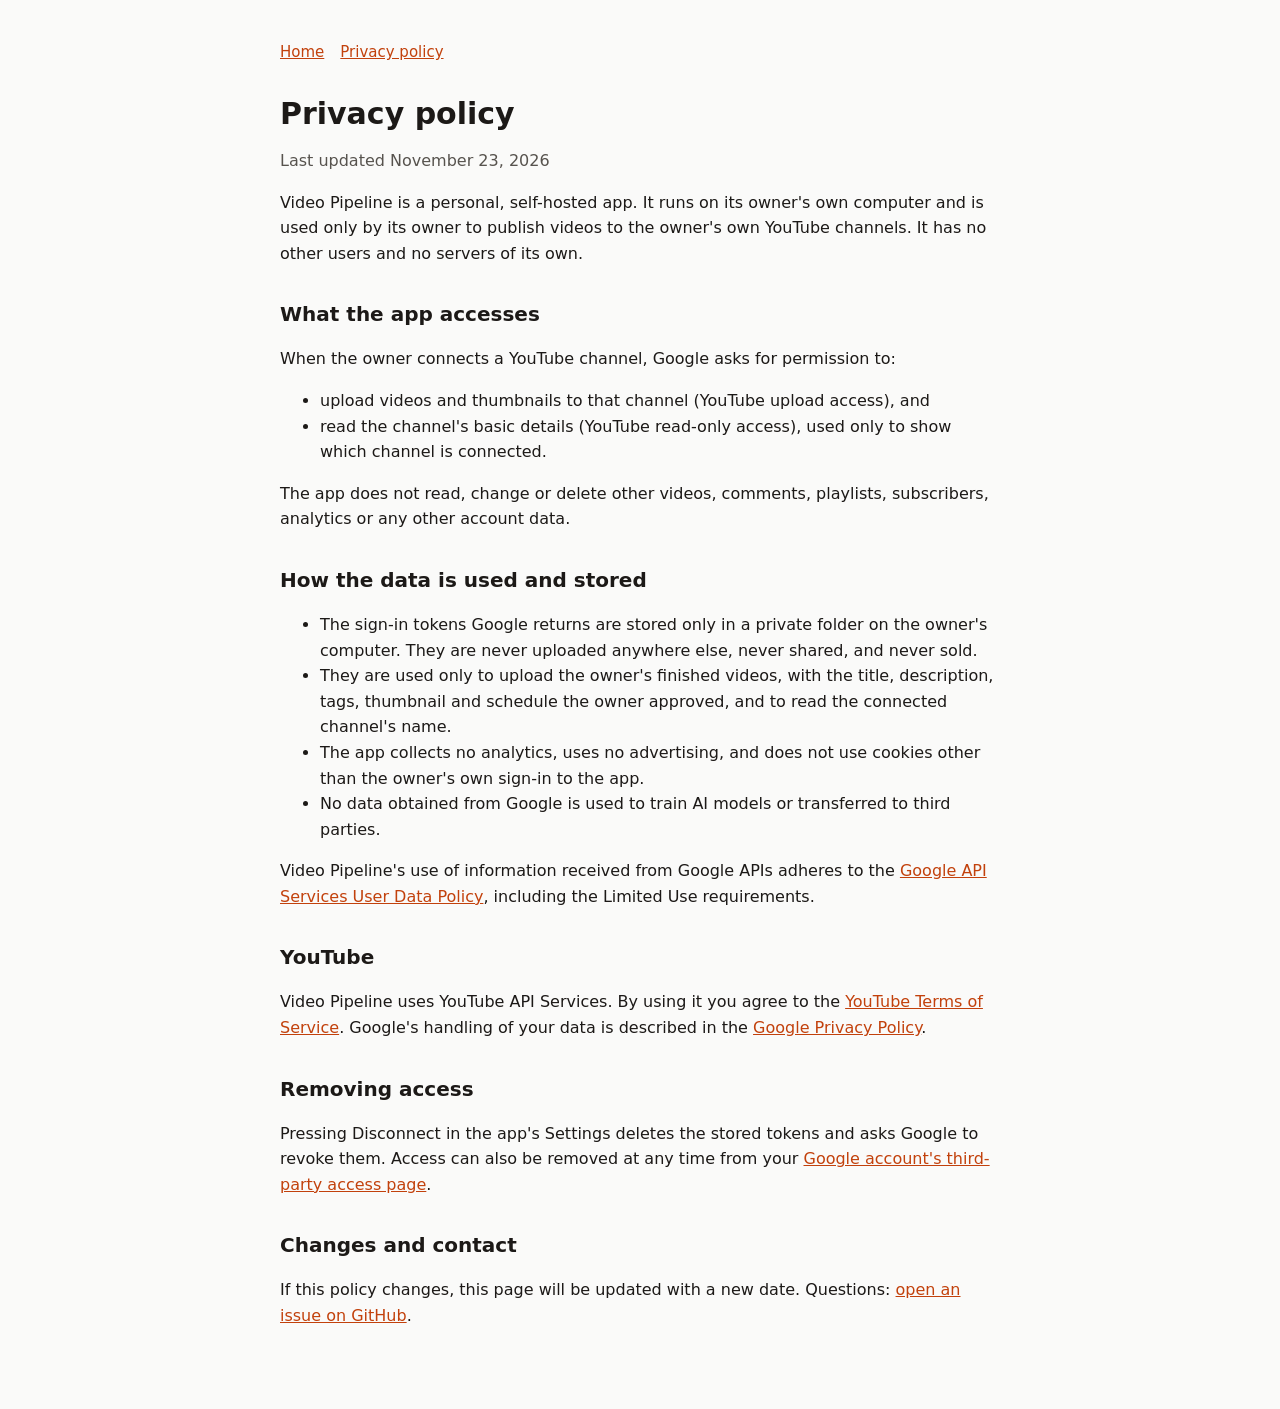
==== privacy.html @ 17803ec1 "Home page and privacy policy Co-Authored-By: Claude Opus 5.5 <noreply@anthropic.com>" ====
<!doctype html>
<html lang="en"><head><meta charset="utf-8"><meta name="viewport" content="width=device-width,initial-scale=1">
<title>Privacy Policy · Video Pipeline</title>
<link rel="stylesheet" href="style.css"></head>
<body><main>
<nav><a href="./">Home</a><a href="privacy.html">Privacy policy</a></nav>
<h1>Privacy policy</h1>
<p class="muted">Last updated November 23, 2026</p>
<p>Video Pipeline is a personal, self-hosted app. It runs on its owner's own computer and is used only by its owner to publish videos to the owner's own YouTube channels. It has no other users and no servers of its own.</p>

<h2>What the app accesses</h2>
<p>When the owner connects a YouTube channel, Google asks for permission to:</p>
<ul>
<li>upload videos and thumbnails to that channel (YouTube upload access), and</li>
<li>read the channel's basic details (YouTube read-only access), used only to show which channel is connected.</li>
</ul>
<p>The app does not read, change or delete other videos, comments, playlists, subscribers, analytics or any other account data.</p>

<h2>How the data is used and stored</h2>
<ul>
<li>The sign-in tokens Google returns are stored only in a private folder on the owner's computer. They are never uploaded anywhere else, never shared, and never sold.</li>
<li>They are used only to upload the owner's finished videos, with the title, description, tags, thumbnail and schedule the owner approved, and to read the connected channel's name.</li>
<li>The app collects no analytics, uses no advertising, and does not use cookies other than the owner's own sign-in to the app.</li>
<li>No data obtained from Google is used to train AI models or transferred to third parties.</li>
</ul>
<p>Video Pipeline's use of information received from Google APIs adheres to the <a href="https://developers.google.com/terms/api-services-user-data-policy">Google API Services User Data Policy</a>, including the Limited Use requirements.</p>

<h2>YouTube</h2>
<p>Video Pipeline uses YouTube API Services. By using it you agree to the <a href="https://www.youtube.com/t/terms">YouTube Terms of Service</a>. Google's handling of your data is described in the <a href="https://policies.google.com/privacy">Google Privacy Policy</a>.</p>

<h2>Removing access</h2>
<p>Pressing Disconnect in the app's Settings deletes the stored tokens and asks Google to revoke them. Access can also be removed at any time from your <a href="https://myaccount.google.com/permissions">Google account's third-party access page</a>.</p>

<h2>Changes and contact</h2>
<p>If this policy changes, this page will be updated with a new date. Questions: <a href="https://github.com/christianallred/video-pipeline-site/issues">open an issue on GitHub</a>.</p>
</main></body></html>
---- style.css ----
:root{--bg:#fafaf9;--fg:#1c1917;--muted:#57534e;--line:#e7e5e4;--accent:#c2410c}
@media (prefers-color-scheme:dark){:root{--bg:#141210;--fg:#f5f5f4;--muted:#a8a29e;--line:#292524;--accent:#fb923c}}
body{margin:0;background:var(--bg);color:var(--fg);font:16px/1.6 system-ui,-apple-system,"Segoe UI",sans-serif}
main{max-width:720px;margin:0 auto;padding:40px 16px 64px}
h1{font-size:30px;line-height:1.2;margin:0 0 8px}h2{font-size:20px;margin:32px 0 8px}
a{color:var(--accent)}p,li{color:var(--fg)}.muted{color:var(--muted)}
nav{display:flex;gap:16px;margin-bottom:32px;font-size:15px}
footer{margin-top:48px;padding-top:16px;border-top:1px solid var(--line);font-size:14px;color:var(--muted)}
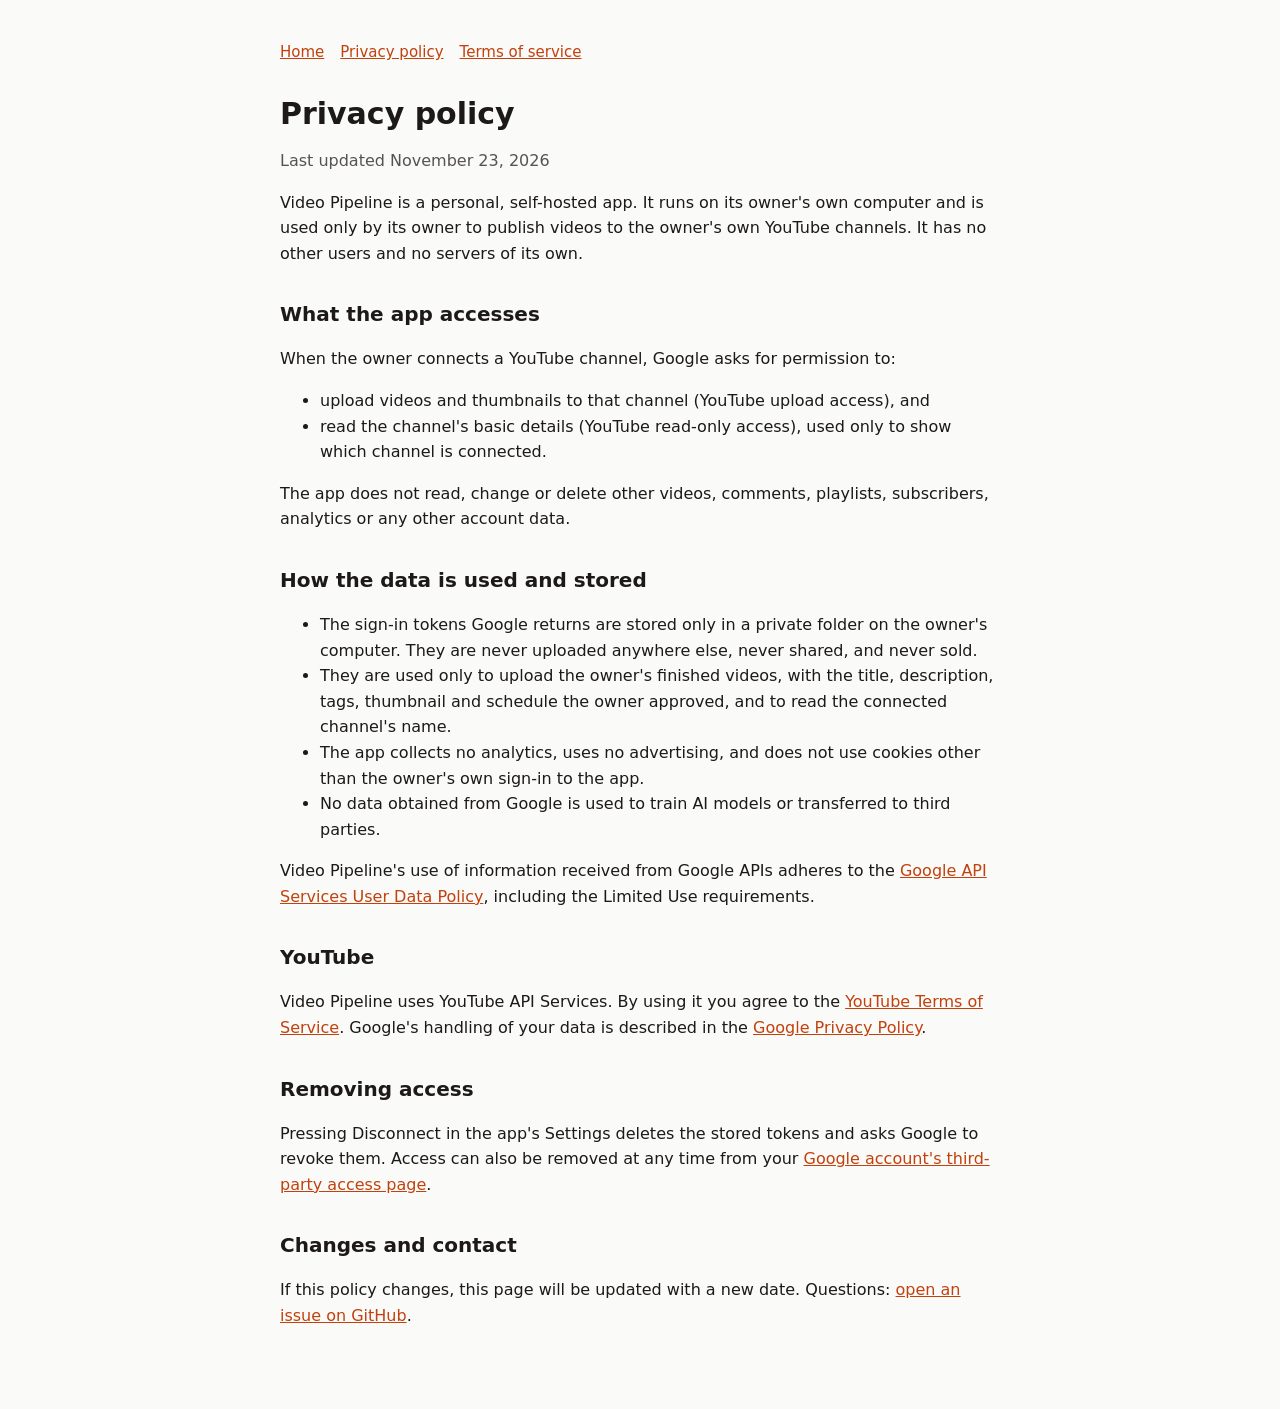
==== commit 2ab69699: "Terms of service page Co-Authored-By: Claude Opus 5.5 <noreply@anthropic.com>" ====
--- a/privacy.html
+++ b/privacy.html
@@ -3,7 +3,7 @@
 <title>Privacy Policy · Video Pipeline</title>
 <link rel="stylesheet" href="style.css"></head>
 <body><main>
-<nav><a href="./">Home</a><a href="privacy.html">Privacy policy</a></nav>
+<nav><a href="./">Home</a><a href="privacy.html">Privacy policy</a><a href="terms.html">Terms of service</a></nav>
 <h1>Privacy policy</h1>
 <p class="muted">Last updated November 23, 2026</p>
 <p>Video Pipeline is a personal, self-hosted app. It runs on its owner's own computer and is used only by its owner to publish videos to the owner's own YouTube channels. It has no other users and no servers of its own.</p>
